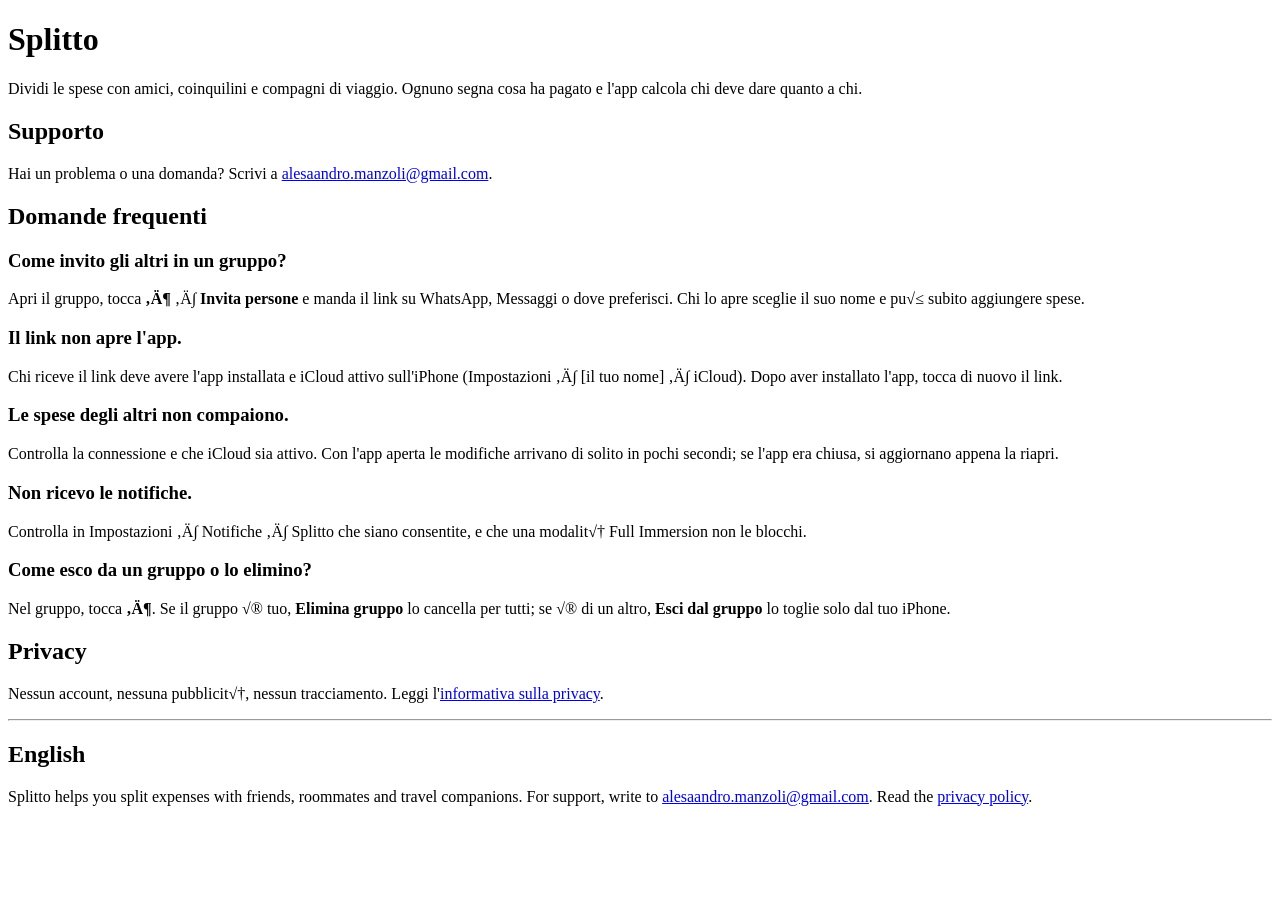
==== index.html @ c9dd8659 "Create index.html" ====
<!DOCTYPE html>
<html lang="it">
<head>
<meta charset="utf-8">
<meta name="viewport" content="width=device-width, initial-scale=1">
<title>Splitto ‚Äì Supporto</title>
<link rel="stylesheet" href="style.css">
</head>
<body>
<main>
<h1>Splitto</h1>
<p class="lead">Dividi le spese con amici, coinquilini e compagni di viaggio. Ognuno segna cosa ha pagato e l'app calcola chi deve dare quanto a chi.</p>

<h2>Supporto</h2>
<p>Hai un problema o una domanda? Scrivi a <a href="mailto:alesaandro.manzoli@gmail.com">alesaandro.manzoli@gmail.com</a>.</p>

<h2>Domande frequenti</h2>

<h3>Come invito gli altri in un gruppo?</h3>
<p>Apri il gruppo, tocca <strong>‚Ä¶</strong> ‚Ä∫ <strong>Invita persone</strong> e manda il link su WhatsApp, Messaggi o dove preferisci. Chi lo apre sceglie il suo nome e pu√≤ subito aggiungere spese.</p>

<h3>Il link non apre l'app.</h3>
<p>Chi riceve il link deve avere l'app installata e iCloud attivo sull'iPhone (Impostazioni ‚Ä∫ [il tuo nome] ‚Ä∫ iCloud). Dopo aver installato l'app, tocca di nuovo il link.</p>

<h3>Le spese degli altri non compaiono.</h3>
<p>Controlla la connessione e che iCloud sia attivo. Con l'app aperta le modifiche arrivano di solito in pochi secondi; se l'app era chiusa, si aggiornano appena la riapri.</p>

<h3>Non ricevo le notifiche.</h3>
<p>Controlla in Impostazioni ‚Ä∫ Notifiche ‚Ä∫ Splitto che siano consentite, e che una modalit√† Full Immersion non le blocchi.</p>

<h3>Come esco da un gruppo o lo elimino?</h3>
<p>Nel gruppo, tocca <strong>‚Ä¶</strong>. Se il gruppo √® tuo, <strong>Elimina gruppo</strong> lo cancella per tutti; se √® di un altro, <strong>Esci dal gruppo</strong> lo toglie solo dal tuo iPhone.</p>

<h2>Privacy</h2>
<p>Nessun account, nessuna pubblicit√†, nessun tracciamento. Leggi l'<a href="privacy.html">informativa sulla privacy</a>.</p>

<hr>

<h2 id="english">English</h2>
<p>Splitto helps you split expenses with friends, roommates and travel companions. For support, write to <a href="mailto:alesaandro.manzoli@gmail.com">alesaandro.manzoli@gmail.com</a>. Read the <a href="privacy.html#english">privacy policy</a>.</p>
</main>
</body>
</html>
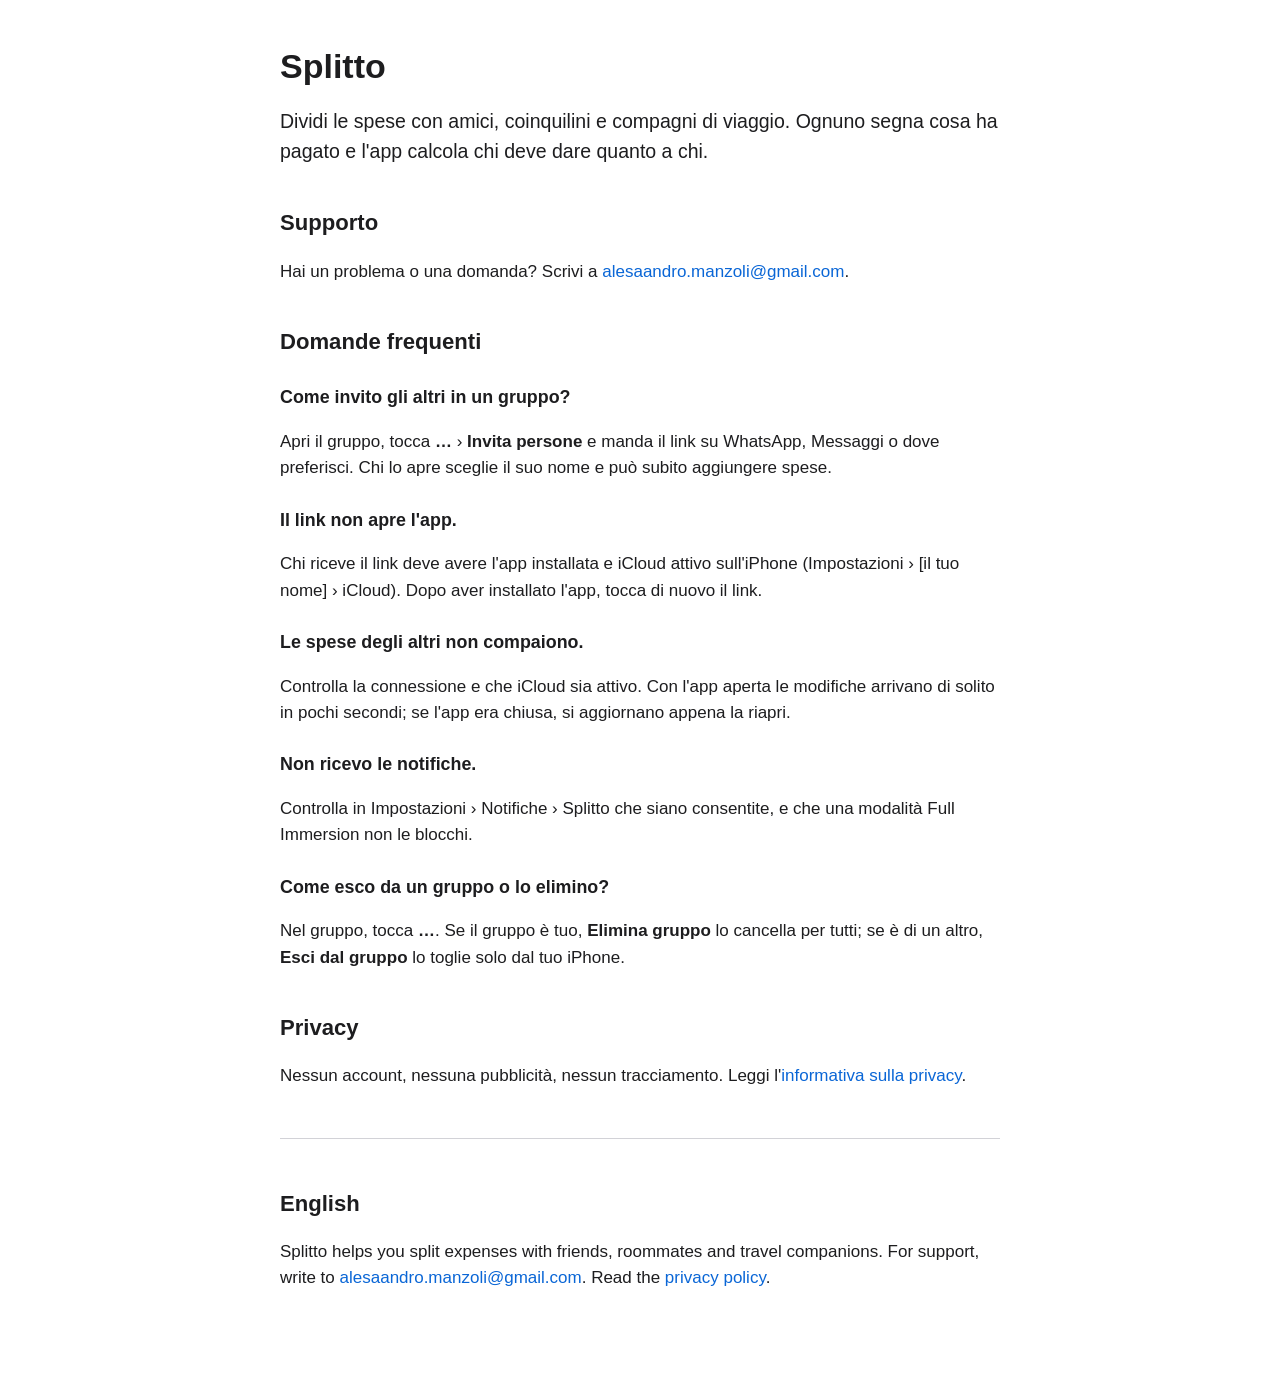
==== commit 58af61df: "Ripubblica index.html con la codifica UTF-8 corretta" ====
--- a/index.html
+++ b/index.html
@@ -3,7 +3,7 @@
 <head>
 <meta charset="utf-8">
 <meta name="viewport" content="width=device-width, initial-scale=1">
-<title>Splitto ‚Äì Supporto</title>
+<title>Splitto – Supporto</title>
 <link rel="stylesheet" href="style.css">
 </head>
 <body>
@@ -17,22 +17,22 @@
 <h2>Domande frequenti</h2>
 
 <h3>Come invito gli altri in un gruppo?</h3>
-<p>Apri il gruppo, tocca <strong>‚Ä¶</strong> ‚Ä∫ <strong>Invita persone</strong> e manda il link su WhatsApp, Messaggi o dove preferisci. Chi lo apre sceglie il suo nome e pu√≤ subito aggiungere spese.</p>
+<p>Apri il gruppo, tocca <strong>…</strong> › <strong>Invita persone</strong> e manda il link su WhatsApp, Messaggi o dove preferisci. Chi lo apre sceglie il suo nome e può subito aggiungere spese.</p>
 
 <h3>Il link non apre l'app.</h3>
-<p>Chi riceve il link deve avere l'app installata e iCloud attivo sull'iPhone (Impostazioni ‚Ä∫ [il tuo nome] ‚Ä∫ iCloud). Dopo aver installato l'app, tocca di nuovo il link.</p>
+<p>Chi riceve il link deve avere l'app installata e iCloud attivo sull'iPhone (Impostazioni › [il tuo nome] › iCloud). Dopo aver installato l'app, tocca di nuovo il link.</p>
 
 <h3>Le spese degli altri non compaiono.</h3>
 <p>Controlla la connessione e che iCloud sia attivo. Con l'app aperta le modifiche arrivano di solito in pochi secondi; se l'app era chiusa, si aggiornano appena la riapri.</p>
 
 <h3>Non ricevo le notifiche.</h3>
-<p>Controlla in Impostazioni ‚Ä∫ Notifiche ‚Ä∫ Splitto che siano consentite, e che una modalit√† Full Immersion non le blocchi.</p>
+<p>Controlla in Impostazioni › Notifiche › Splitto che siano consentite, e che una modalità Full Immersion non le blocchi.</p>
 
 <h3>Come esco da un gruppo o lo elimino?</h3>
-<p>Nel gruppo, tocca <strong>‚Ä¶</strong>. Se il gruppo √® tuo, <strong>Elimina gruppo</strong> lo cancella per tutti; se √® di un altro, <strong>Esci dal gruppo</strong> lo toglie solo dal tuo iPhone.</p>
+<p>Nel gruppo, tocca <strong>…</strong>. Se il gruppo è tuo, <strong>Elimina gruppo</strong> lo cancella per tutti; se è di un altro, <strong>Esci dal gruppo</strong> lo toglie solo dal tuo iPhone.</p>
 
 <h2>Privacy</h2>
-<p>Nessun account, nessuna pubblicit√†, nessun tracciamento. Leggi l'<a href="privacy.html">informativa sulla privacy</a>.</p>
+<p>Nessun account, nessuna pubblicità, nessun tracciamento. Leggi l'<a href="privacy.html">informativa sulla privacy</a>.</p>
 
 <hr>
 
--- a/style.css
+++ b/style.css
@@ -0,0 +1,45 @@
+:root {
+    color-scheme: light dark;
+    --text: #1d1d1f;
+    --muted: #6e6e73;
+    --accent: #0a66d6;
+    --background: #ffffff;
+    --rule: #d2d2d7;
+}
+
+@media (prefers-color-scheme: dark) {
+    :root {
+        --text: #f5f5f7;
+        --muted: #a1a1a6;
+        --accent: #4ea1ff;
+        --background: #000000;
+        --rule: #424245;
+    }
+}
+
+body {
+    margin: 0;
+    background: var(--background);
+    color: var(--text);
+    font: 17px/1.55 -apple-system, BlinkMacSystemFont, "Segoe UI", Helvetica, Arial, sans-serif;
+}
+
+main {
+    max-width: 720px;
+    margin: 0 auto;
+    padding: 32px 20px 64px;
+}
+
+h1 { font-size: 2em; line-height: 1.2; margin: 0.4em 0 0.2em; }
+h2 { font-size: 1.3em; margin-top: 1.8em; }
+h3 { font-size: 1.05em; margin: 1.4em 0 0.3em; }
+
+a { color: var(--accent); text-decoration: none; }
+a:hover { text-decoration: underline; }
+
+.muted, nav { color: var(--muted); font-size: 0.9em; }
+.lead { font-size: 1.15em; }
+
+hr { border: 0; border-top: 1px solid var(--rule); margin: 48px 0; }
+ul { padding-left: 1.2em; }
+li { margin: 0.3em 0; }
